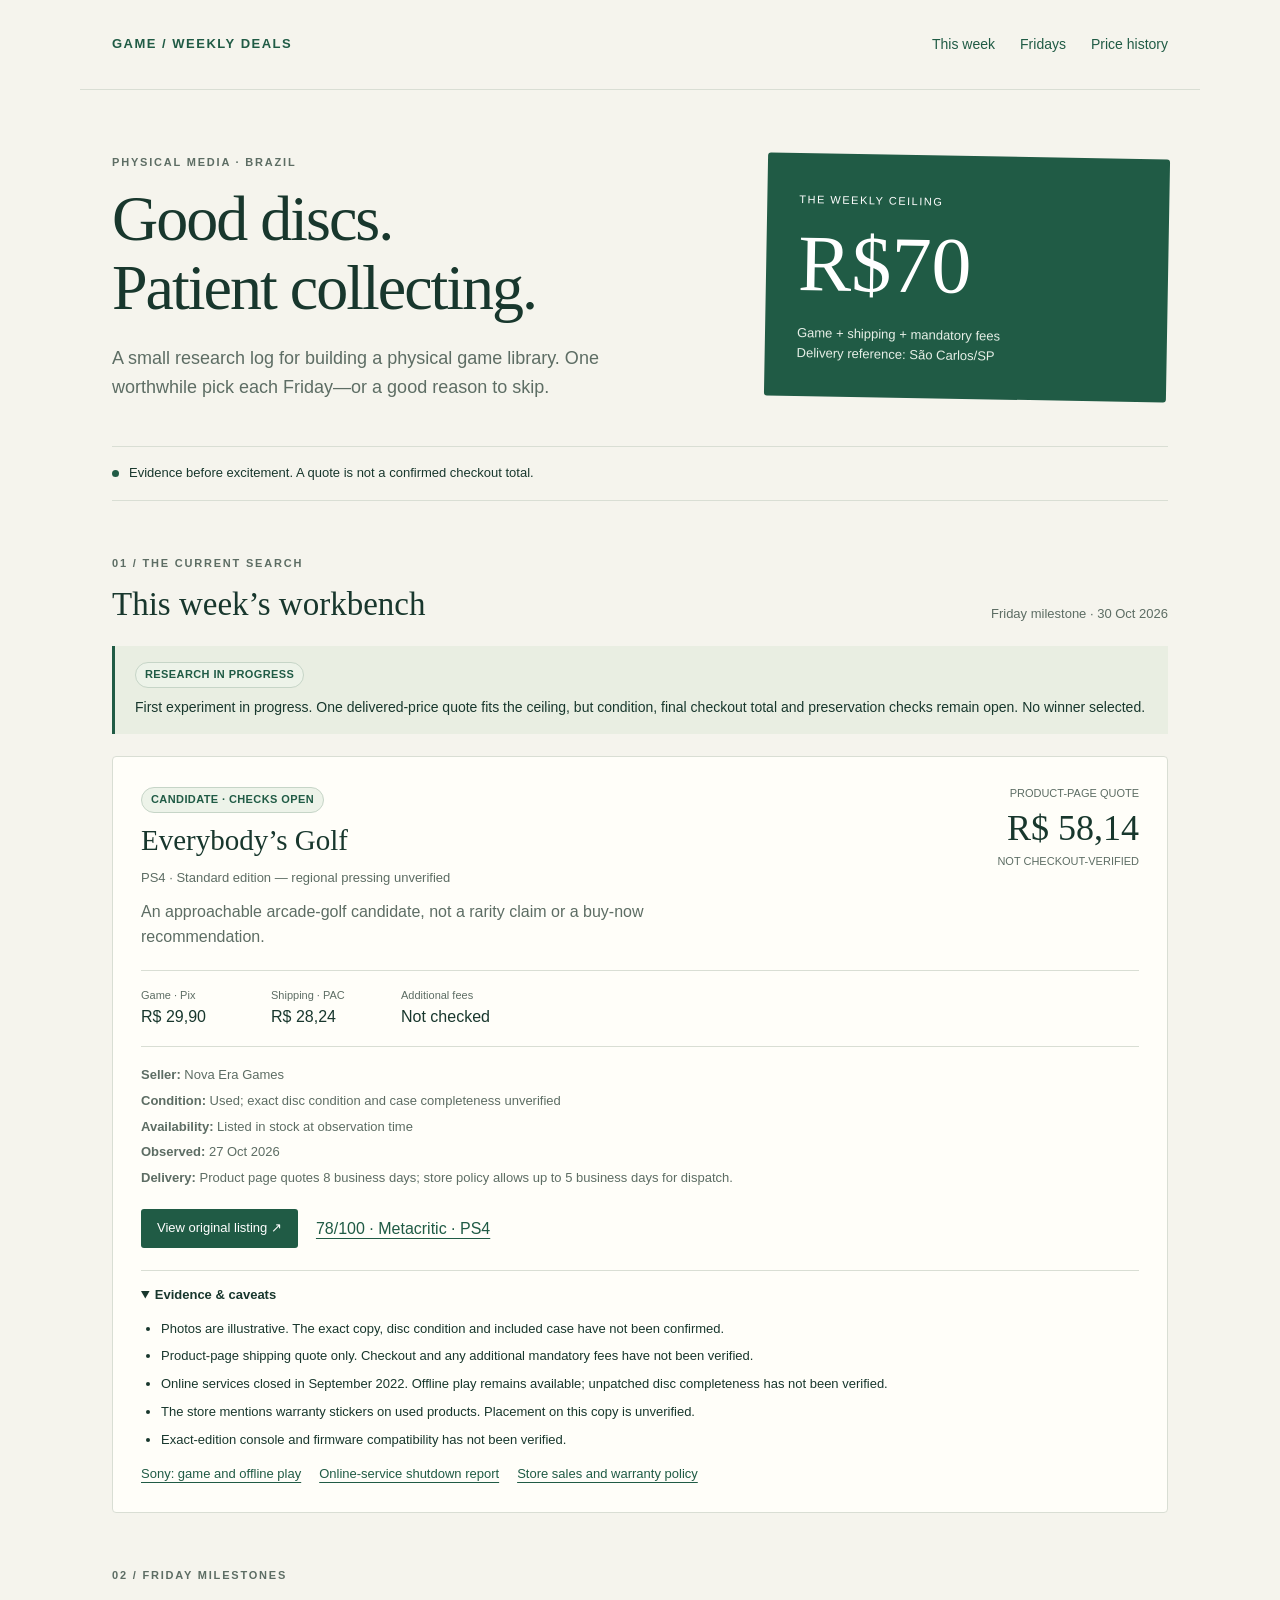
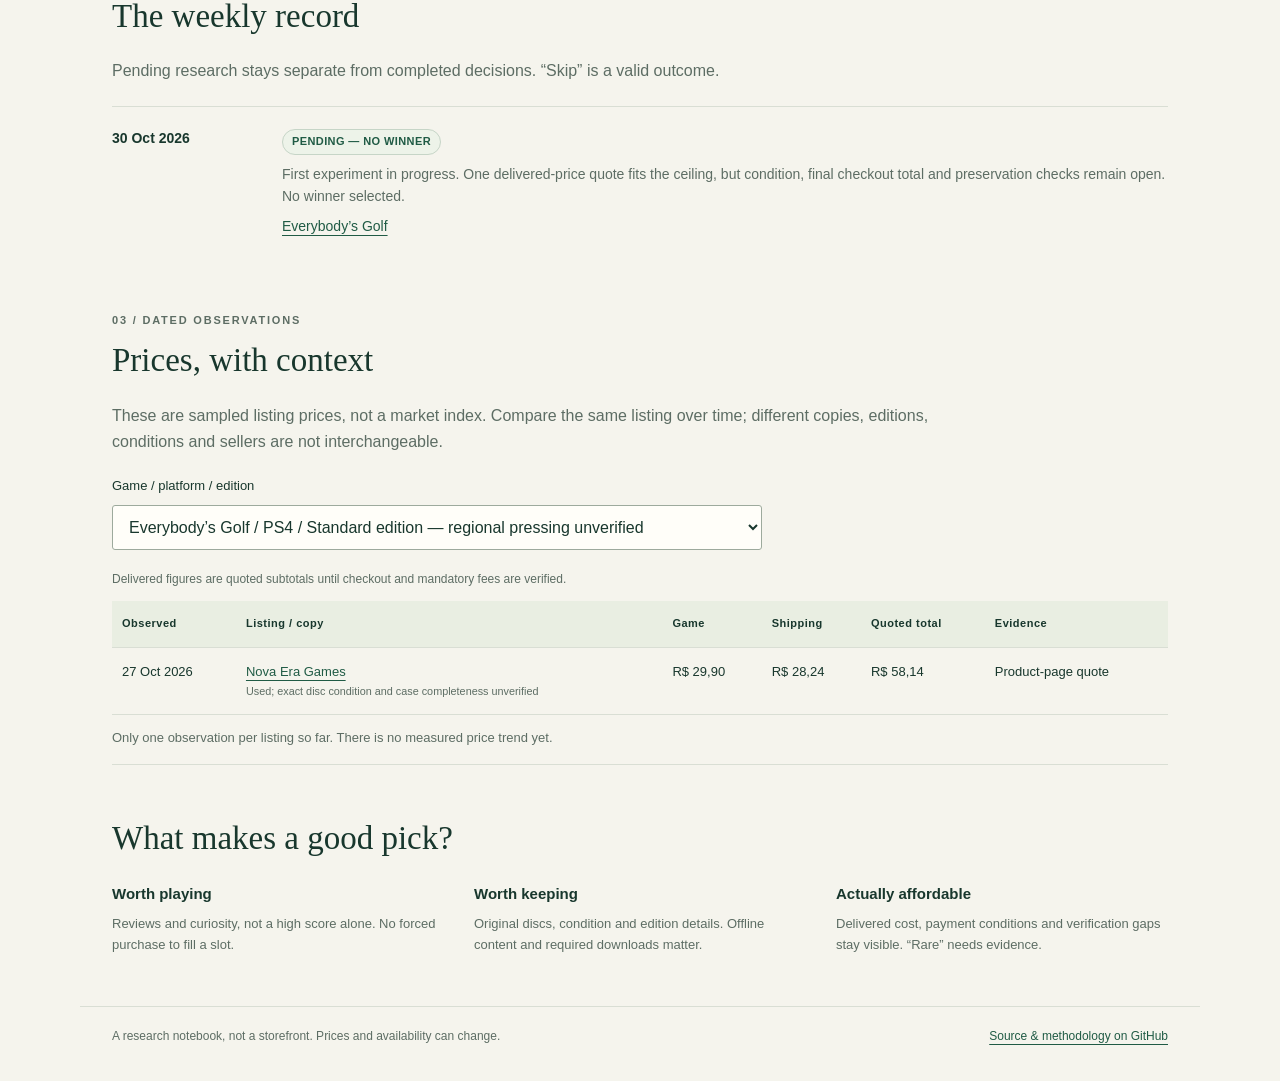
==== index.html @ c136963a "Add static weekly archive and append-only price observations" ====
<!doctype html>
<html lang="en">
<head>
<meta charset="utf-8">
<meta name="viewport" content="width=device-width, initial-scale=1">
<meta name="description" content="A small, evidence-first research log of used physical PlayStation game deals in Brazil. One weekly pick, or a week worth skipping.">
<title>Game Weekly Deals · physical games, patient collecting</title>
<link rel="stylesheet" href="style.css">
<script src="app.js" defer></script>
</head>
<body>
<a class="skip-link" href="#main">Skip to research</a>
<header class="site-header"><a class="wordmark" href="#">GAME / WEEKLY DEALS</a><nav aria-label="Main navigation"><a href="#current">This week</a><a href="#archive">Fridays</a><a href="#history">Price history</a></nav></header>
<main id="main">
<section class="hero"><div><p class="eyebrow">PHYSICAL MEDIA · BRAZIL</p><h1>Good discs.<br>Patient collecting.</h1><p class="intro">A small research log for building a physical game library. One worthwhile pick each Friday—or a good reason to skip.</p></div><aside class="budget" aria-label="Research budget"><span>THE WEEKLY CEILING</span><strong>R$70</strong><p>Game + shipping + mandatory fees<br>Delivery reference: São Carlos/SP</p></aside></section>
<div class="principle"><span class="dot" aria-hidden="true"></span>Evidence before excitement. A quote is not a confirmed checkout total.</div>
<p id="loading" role="status">Loading the research log…</p><noscript><p>This log needs JavaScript to display its data. Read the <a href="data/observations.json">observations</a> and <a href="data/weeks.json">weekly records</a> directly instead.</p></noscript>
<section id="current" aria-labelledby="current-heading"><div class="section-heading"><div><p class="eyebrow">01 / THE CURRENT SEARCH</p><h2 id="current-heading">This week’s workbench</h2></div><span id="current-date" class="muted"></span></div><div id="current-content"></div></section>
<section id="archive" aria-labelledby="archive-heading"><div class="section-heading"><div><p class="eyebrow">02 / FRIDAY MILESTONES</p><h2 id="archive-heading">The weekly record</h2></div></div><p class="section-intro">Pending research stays separate from completed decisions. “Skip” is a valid outcome.</p><div id="archive-content"></div></section>
<section id="history" aria-labelledby="history-heading"><div class="section-heading"><div><p class="eyebrow">03 / DATED OBSERVATIONS</p><h2 id="history-heading">Prices, with context</h2></div></div><p class="section-intro">These are sampled listing prices, not a market index. Compare the same listing over time; different copies, editions, conditions and sellers are not interchangeable.</p><label for="game-filter">Game / platform / edition</label><select id="game-filter"></select><div id="history-content" aria-live="polite"></div></section>
<section class="method" aria-labelledby="method-heading"><h2 id="method-heading">What makes a good pick?</h2><div class="method-grid"><div><h3>Worth playing</h3><p>Reviews and curiosity, not a high score alone. No forced purchase to fill a slot.</p></div><div><h3>Worth keeping</h3><p>Original discs, condition and edition details. Offline content and required downloads matter.</p></div><div><h3>Actually affordable</h3><p>Delivered cost, payment conditions and verification gaps stay visible. “Rare” needs evidence.</p></div></div></section>
</main><footer><p>A research notebook, not a storefront. Prices and availability can change.</p><a href="https://github.com/fczuardi/game-weekly-deals">Source & methodology on GitHub</a></footer>
</body>
</html>
---- style.css ----
:root{--ink:#18372d;--muted:#5d6d64;--paper:#f5f4ed;--line:#d9ded4;--green:#205b45;--pale:#e9eee2;--orange:#a94c24;--white:#fffef9}*{box-sizing:border-box}html{scroll-behavior:smooth;scroll-padding-top:24px}body{margin:0;background:var(--paper);color:var(--ink);font-family:Arial,Helvetica,sans-serif;font-size:16px;line-height:1.6}a{color:var(--green);text-underline-offset:4px}a:hover{color:var(--orange)}a:focus-visible,button:focus-visible,select:focus-visible,summary:focus-visible{outline:3px solid #a94c24;outline-offset:4px}.skip-link{position:absolute;left:16px;top:-100px;padding:10px;background:white;z-index:5}.skip-link:focus{top:8px}.site-header,main,footer{max-width:1120px;margin:auto;padding-inline:32px}.site-header{min-height:90px;display:flex;justify-content:space-between;align-items:center;gap:24px;border-bottom:1px solid var(--line)}.wordmark{font-size:13px;font-weight:800;letter-spacing:1.5px;text-decoration:none}.site-header nav{display:flex;gap:25px;font-size:14px}nav a{text-decoration:none}.hero{padding:64px 0 45px;display:grid;grid-template-columns:1.5fr 1fr;gap:50px;align-items:center}.eyebrow{font-size:11px;letter-spacing:1.8px;font-weight:700;color:var(--muted);margin:0 0 12px}h1{font-family:Georgia,serif;font-weight:400;line-height:1.08;letter-spacing:-2px;font-size:64px;margin:0 0 22px}.intro{font-size:18px;max-width:530px;color:var(--muted);margin:0}.budget{background:var(--green);color:white;padding:32px;border-radius:3px;transform:rotate(1deg)}.budget span{font-size:11px;letter-spacing:1.5px}.budget strong{display:block;font-family:Georgia,serif;font-size:80px;line-height:1.3;font-weight:400}.budget p{font-size:13px;color:#e6efe7;margin:8px 0 0}.principle{border-block:1px solid var(--line);padding:16px 0;font-size:13px;display:flex;gap:10px;align-items:center}.dot{background:var(--green);width:7px;height:7px;border-radius:50%;flex-shrink:0}main>section:not(.hero){padding-top:54px}.section-heading{display:flex;justify-content:space-between;gap:16px;align-items:end;margin-bottom:22px}h2{font-family:Georgia,serif;font-size:33px;line-height:1.2;font-weight:400;margin:0}h3{font-size:18px;margin:0 0 8px}.muted,.section-intro{color:var(--muted)}.muted{font-size:13px}.section-intro{max-width:820px;margin:0 0 22px}.week-note{background:var(--pale);border-left:3px solid var(--green);padding:16px 20px;margin-bottom:22px;font-size:14px}.week-note p{margin:8px 0 0}.badge{display:inline-block;border:1px solid #c6d5c7;padding:3px 9px;border-radius:20px;font-size:11px;font-weight:700;letter-spacing:.4px;background:#edf3e9;color:var(--green)}.card{background:var(--white);border:1px solid var(--line);padding:28px;border-radius:4px}.card-top{display:flex;gap:26px;justify-content:space-between;align-items:start}.card h3{font-family:Georgia,serif;font-weight:400;font-size:29px;line-height:1.2;margin:10px 0}.card .summary{color:var(--muted);max-width:590px;margin:10px 0 20px}.quote{text-align:right;min-width:155px}.quote strong{display:block;font-family:Georgia,serif;font-weight:400;font-size:36px;line-height:1.4;white-space:nowrap}.quote span{font-size:11px;color:var(--muted);display:block}.price-breakdown{display:flex;flex-wrap:wrap;gap:12px 30px;border-block:1px solid var(--line);padding:16px 0;margin:18px 0}.price-breakdown div{min-width:100px}.price-breakdown dt{font-size:11px;color:var(--muted)}.price-breakdown dd{margin:0;font-size:16px}.facts{font-size:13px;color:var(--muted)}.facts p{margin:5px 0}.card-actions{display:flex;flex-wrap:wrap;gap:18px;align-items:center;margin-top:20px}.primary-link{display:inline-block;background:var(--green);color:white;text-decoration:none;padding:9px 16px;border-radius:3px;font-size:13px}.primary-link:hover{background:var(--ink);color:white}details{border-top:1px solid var(--line);margin-top:22px;padding-top:14px;font-size:13px}summary{cursor:pointer;font-weight:700}details ul{padding-left:20px}details li{margin:7px 0}.sources{display:flex;flex-wrap:wrap;gap:8px 18px}.archive-item{border-top:1px solid var(--line);display:grid;grid-template-columns:150px 1fr;gap:20px;padding:20px 0}.archive-item p{margin:8px 0 0;font-size:14px;color:var(--muted)}.archive-item a{font-size:14px}.archive-item time{font-size:14px;font-weight:700}label{display:block;font-size:13px;margin-bottom:8px}select{padding:12px;font:inherit;color:var(--ink);background:var(--white);border:1px solid #9daa9d;border-radius:3px;width:100%;max-width:650px;margin-bottom:20px}table{border-collapse:collapse;width:100%;font-size:13px}caption{text-align:left;color:var(--muted);font-size:12px;padding:0 0 12px}th,td{text-align:left;padding:14px 10px;border-bottom:1px solid var(--line);vertical-align:top}th{font-size:11px;letter-spacing:.5px;background:var(--pale)}td small{display:block;color:var(--muted)}.table-scroll{overflow-x:auto}.history-note{font-size:13px;color:var(--muted)}.method{margin:15px 0 50px;border-top:1px solid var(--line)}.method-grid{display:grid;grid-template-columns:repeat(3,1fr);gap:30px;margin-top:24px}.method-grid h3{font-size:15px}.method-grid p{font-size:13px;color:var(--muted);margin:0}footer{border-top:1px solid var(--line);padding-block:20px 35px;display:flex;justify-content:space-between;gap:20px;font-size:12px;color:var(--muted)}footer p{margin:0}.error{border:1px solid var(--orange);padding:18px;color:#7b3013}@media(max-width:700px){.site-header,main,footer{padding-inline:20px}.site-header{align-items:start;justify-content:center;flex-direction:column;padding-block:20px;gap:10px}.site-header nav{gap:22px}.hero{grid-template-columns:1fr;gap:28px;padding-top:38px}h1{font-size:48px}.intro{font-size:16px}.budget{transform:none;padding:22px;display:grid;grid-template-columns:1fr auto;gap:0 12px}.budget strong{font-size:50px;grid-column:2;grid-row:1/3}.budget p{margin:5px 0}.principle{align-items:start}.dot{margin-top:7px}h2{font-size:28px}.section-heading{display:block}.section-heading .muted{display:block;margin-top:12px}.card{padding:20px}.card-top{display:block}.quote{text-align:left;margin-top:18px}.quote strong{font-size:32px}.quote span{display:inline;margin-right:10px}.card h3{font-size:26px}.archive-item{grid-template-columns:1fr;gap:9px}.method-grid{grid-template-columns:1fr;gap:22px}footer{display:block}footer a{display:inline-block;margin-top:10px}.budget p{font-size:11px}th,td{min-width:100px}th:first-child,td:first-child{min-width:125px}}@media(prefers-reduced-motion:reduce){html{scroll-behavior:auto}}
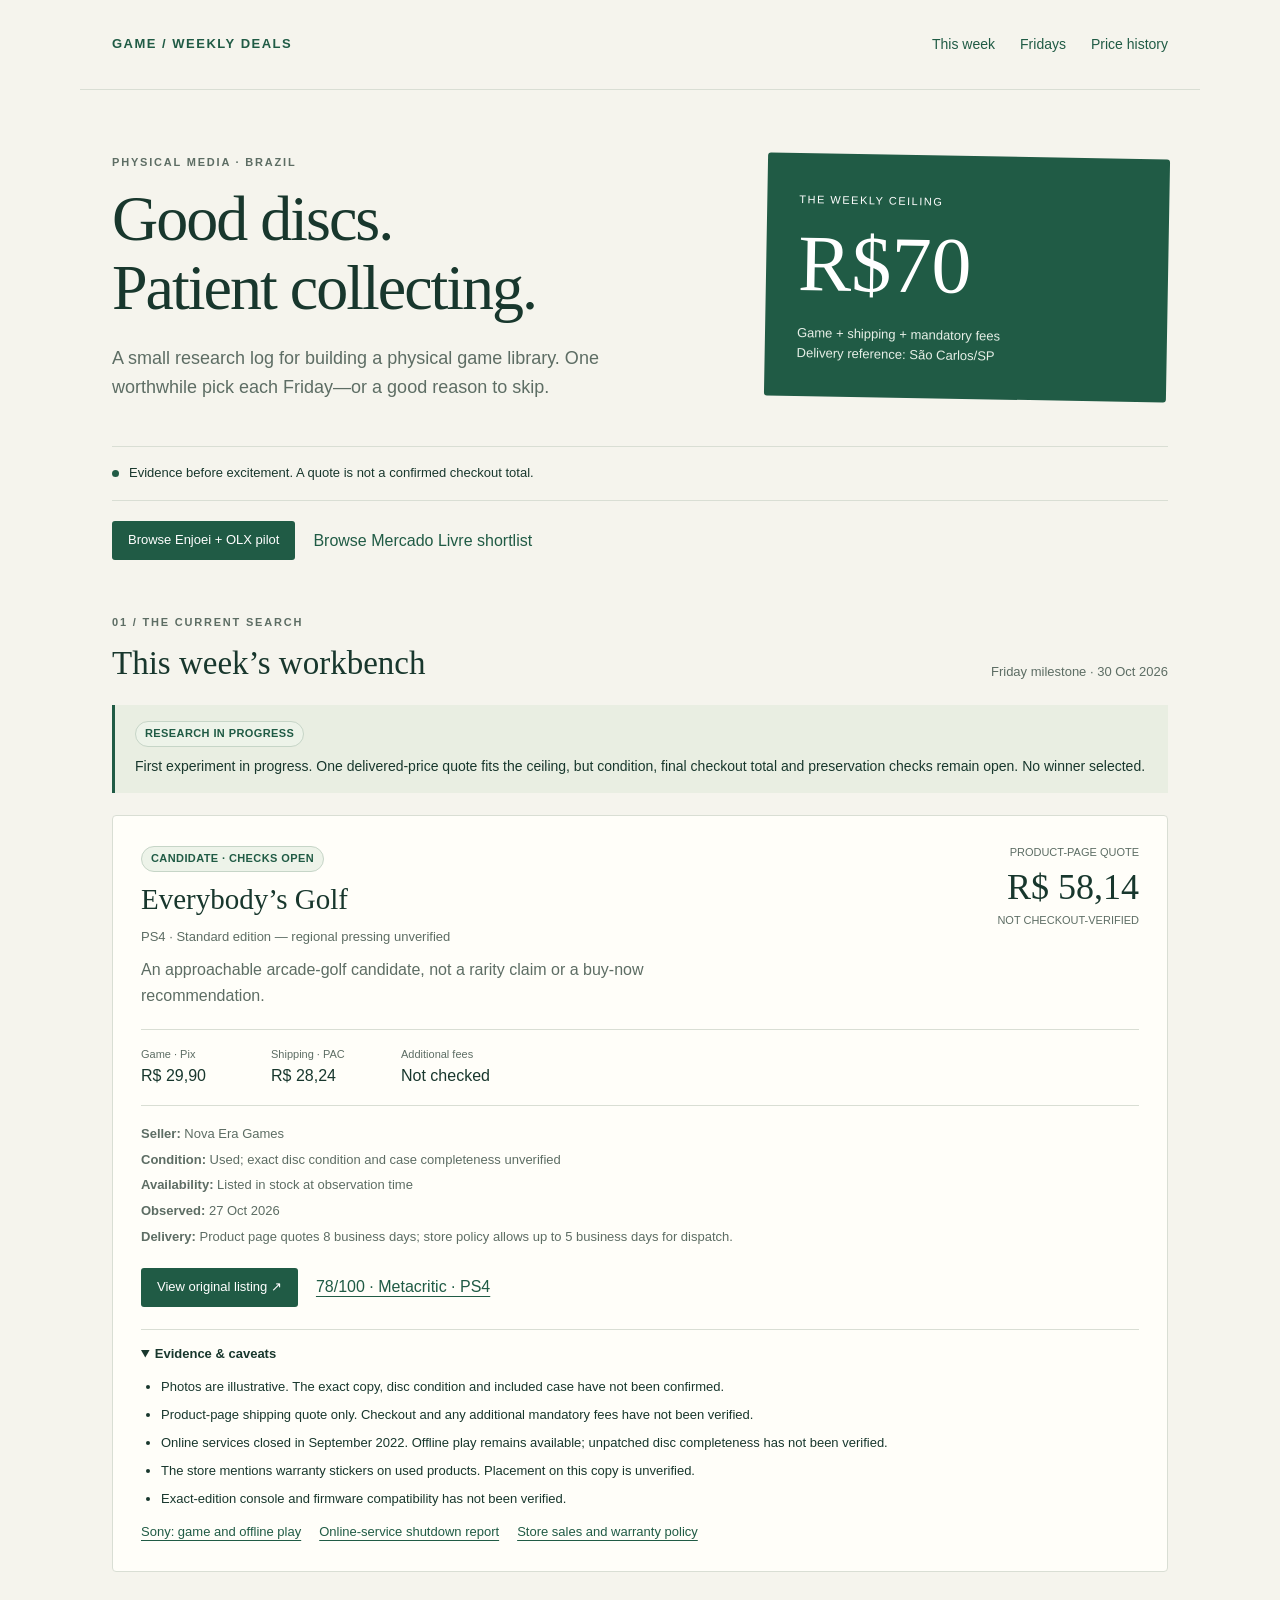
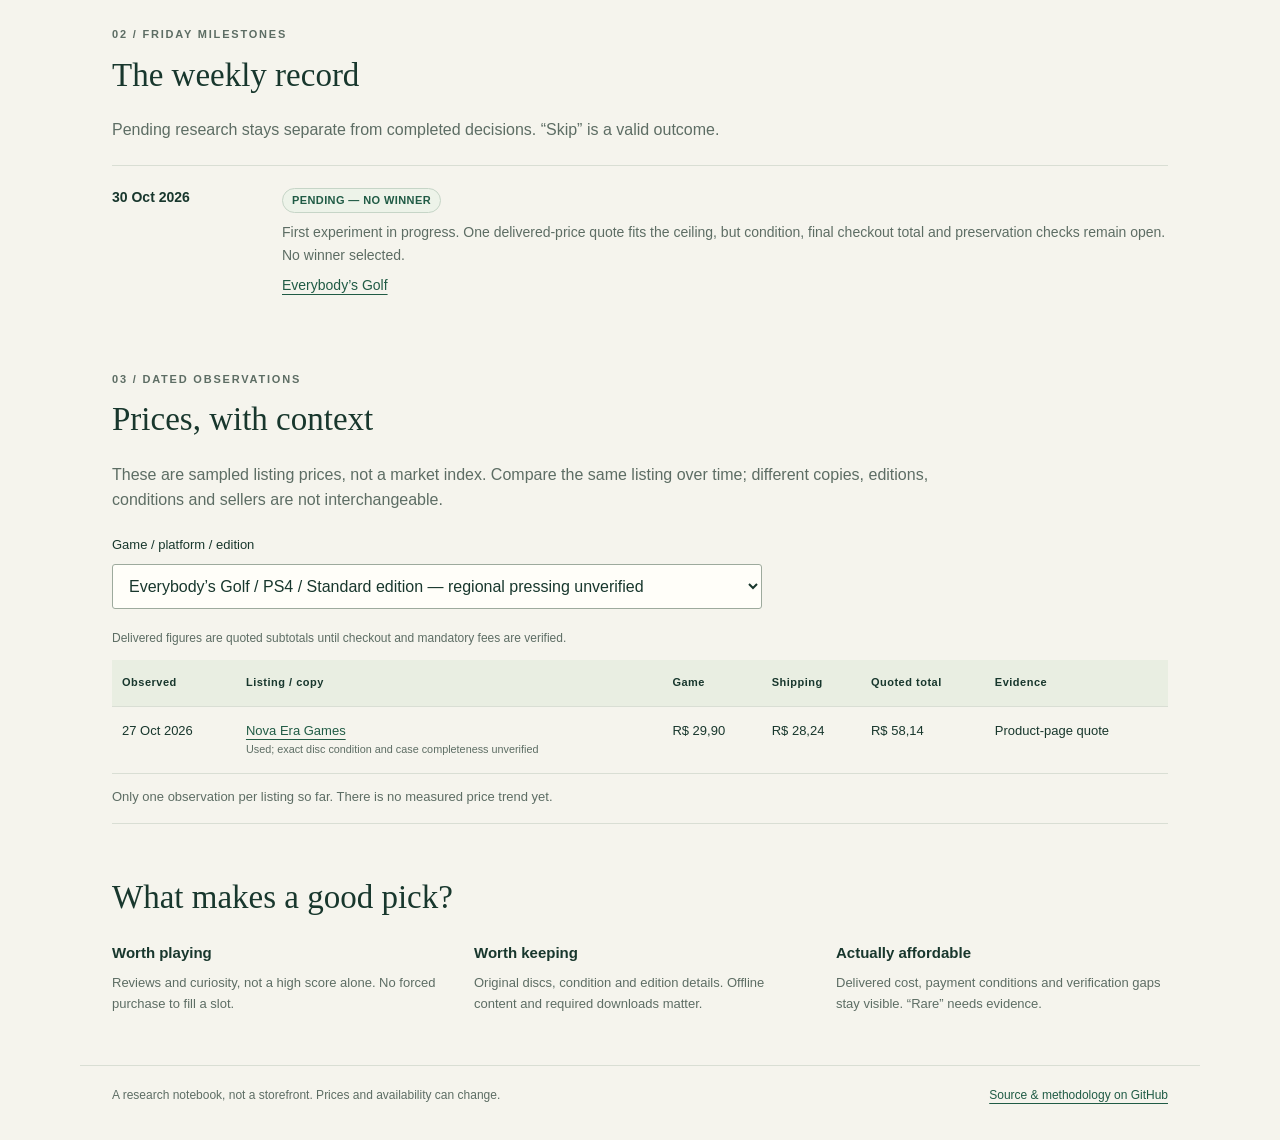
==== commit e7708376: "Link marketplace pilot and Mercado Livre shortlist from home" ====
--- a/index.html
+++ b/index.html
@@ -14,6 +14,7 @@
 <main id="main">
 <section class="hero"><div><p class="eyebrow">PHYSICAL MEDIA · BRAZIL</p><h1>Good discs.<br>Patient collecting.</h1><p class="intro">A small research log for building a physical game library. One worthwhile pick each Friday—or a good reason to skip.</p></div><aside class="budget" aria-label="Research budget"><span>THE WEEKLY CEILING</span><strong>R$70</strong><p>Game + shipping + mandatory fees<br>Delivery reference: São Carlos/SP</p></aside></section>
 <div class="principle"><span class="dot" aria-hidden="true"></span>Evidence before excitement. A quote is not a confirmed checkout total.</div>
+<nav aria-label="Browse captured listings" class="card-actions"><a class="primary-link" href="research/pilots/2026-10-27/">Browse Enjoei + OLX pilot</a><a href="crawl/processed/">Browse Mercado Livre shortlist</a></nav>
 <p id="loading" role="status">Loading the research log…</p><noscript><p>This log needs JavaScript to display its data. Read the <a href="data/observations.json">observations</a> and <a href="data/weeks.json">weekly records</a> directly instead.</p></noscript>
 <section id="current" aria-labelledby="current-heading"><div class="section-heading"><div><p class="eyebrow">01 / THE CURRENT SEARCH</p><h2 id="current-heading">This week’s workbench</h2></div><span id="current-date" class="muted"></span></div><div id="current-content"></div></section>
 <section id="archive" aria-labelledby="archive-heading"><div class="section-heading"><div><p class="eyebrow">02 / FRIDAY MILESTONES</p><h2 id="archive-heading">The weekly record</h2></div></div><p class="section-intro">Pending research stays separate from completed decisions. “Skip” is a valid outcome.</p><div id="archive-content"></div></section>
@@ -22,3 +23,4 @@
 </main><footer><p>A research notebook, not a storefront. Prices and availability can change.</p><a href="https://github.com/fczuardi/game-weekly-deals">Source & methodology on GitHub</a></footer>
 </body>
 </html>
+
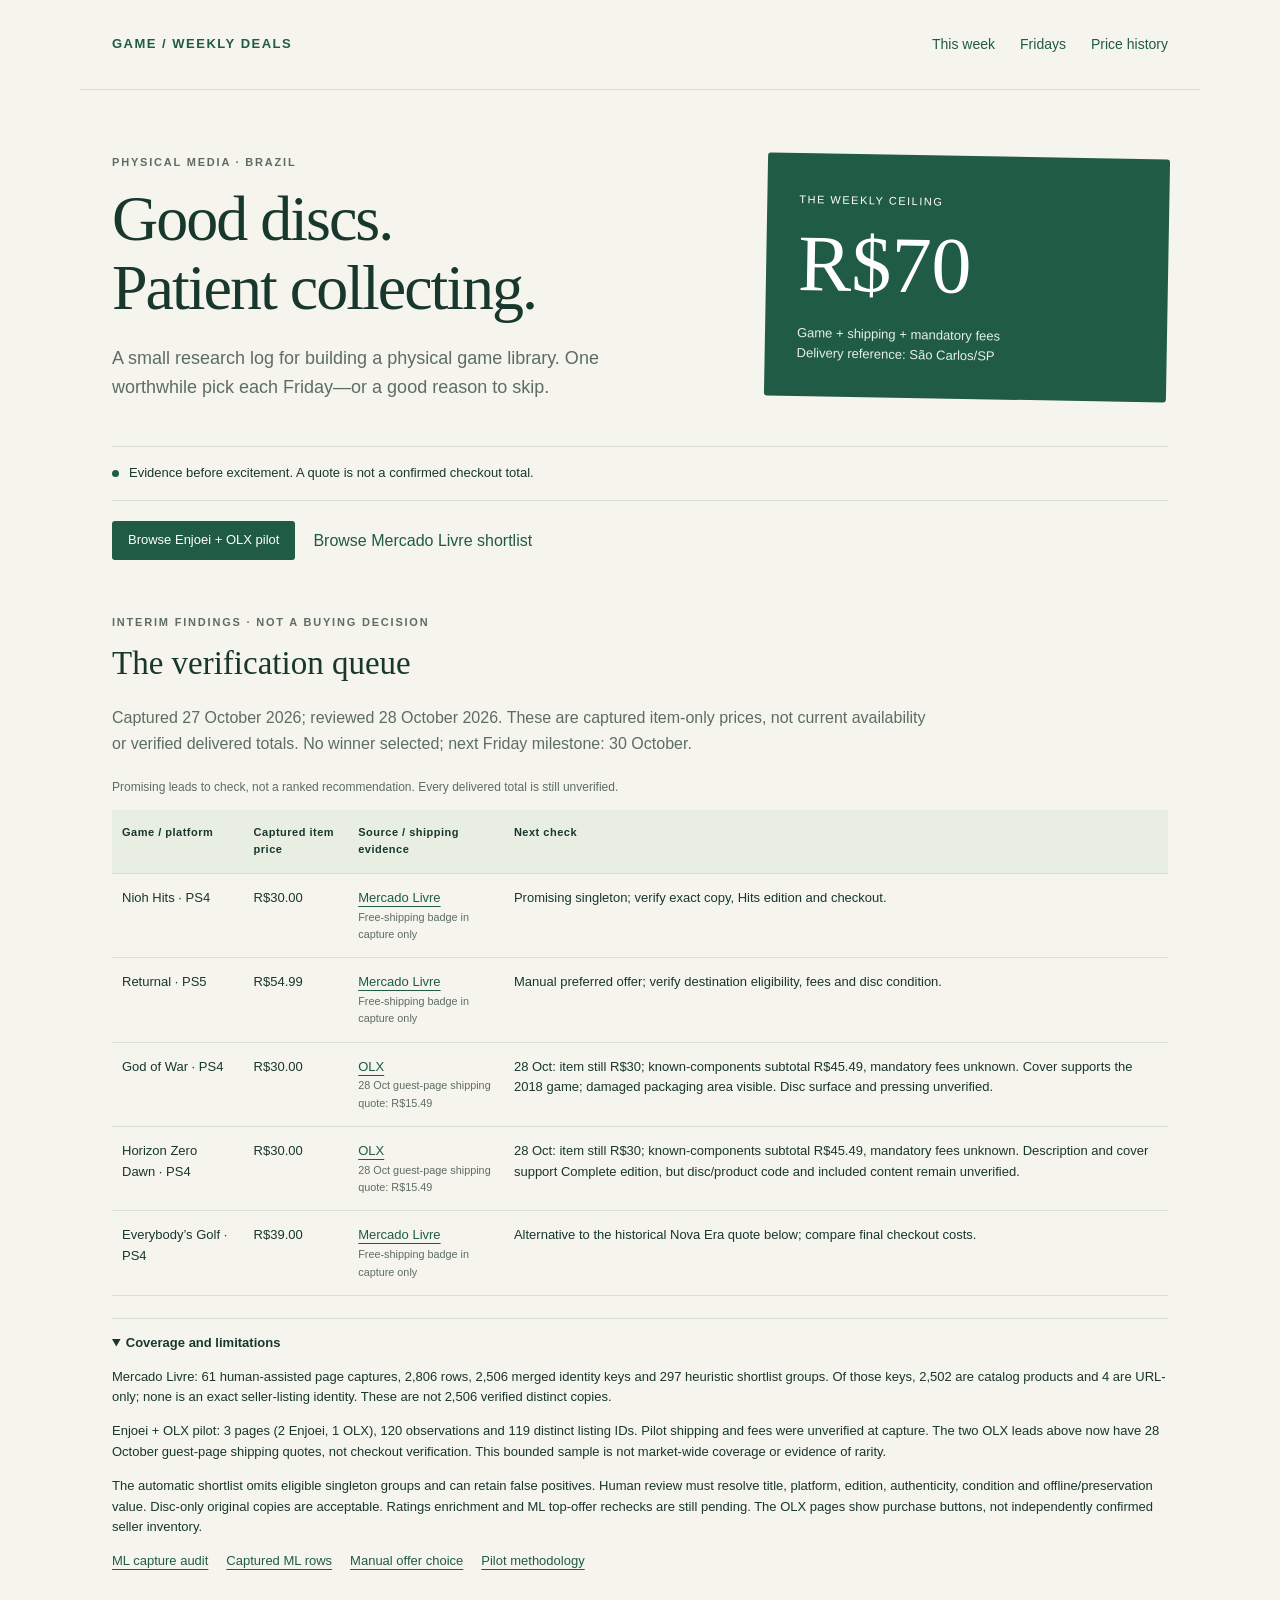
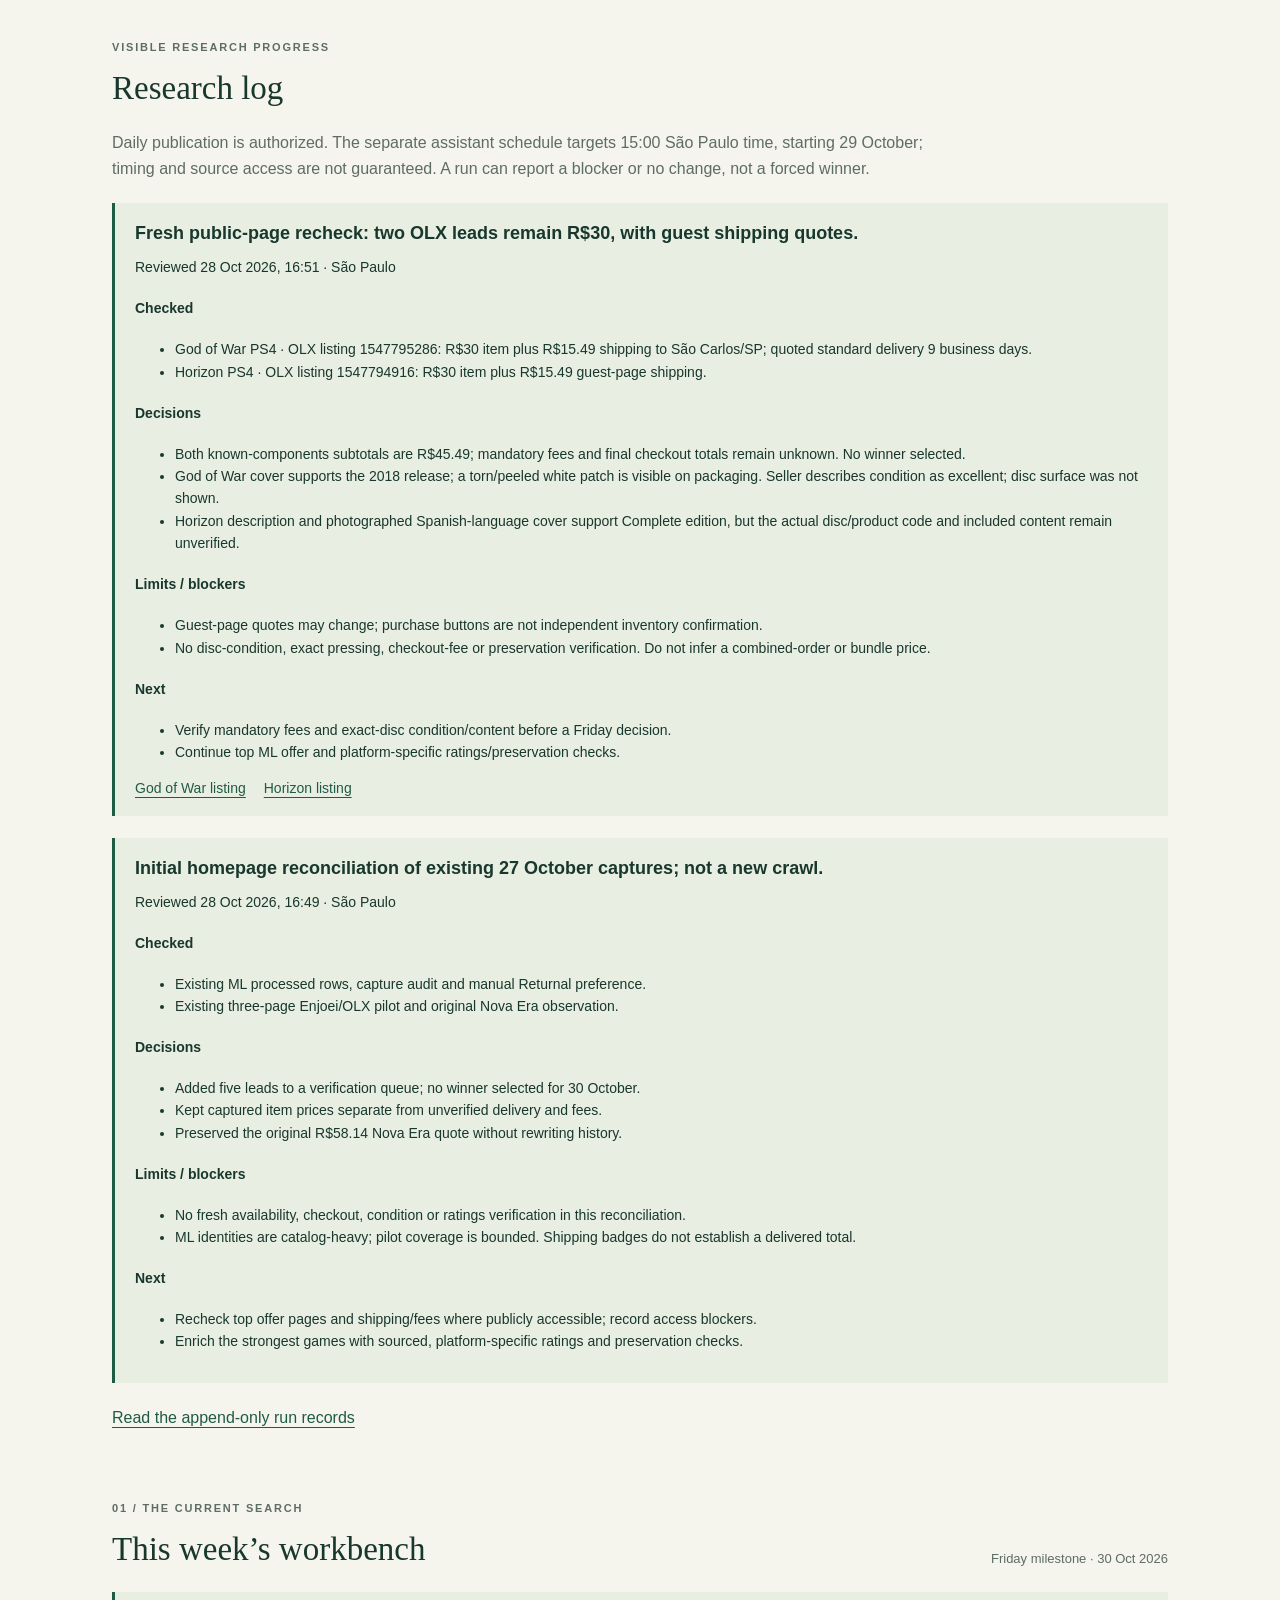
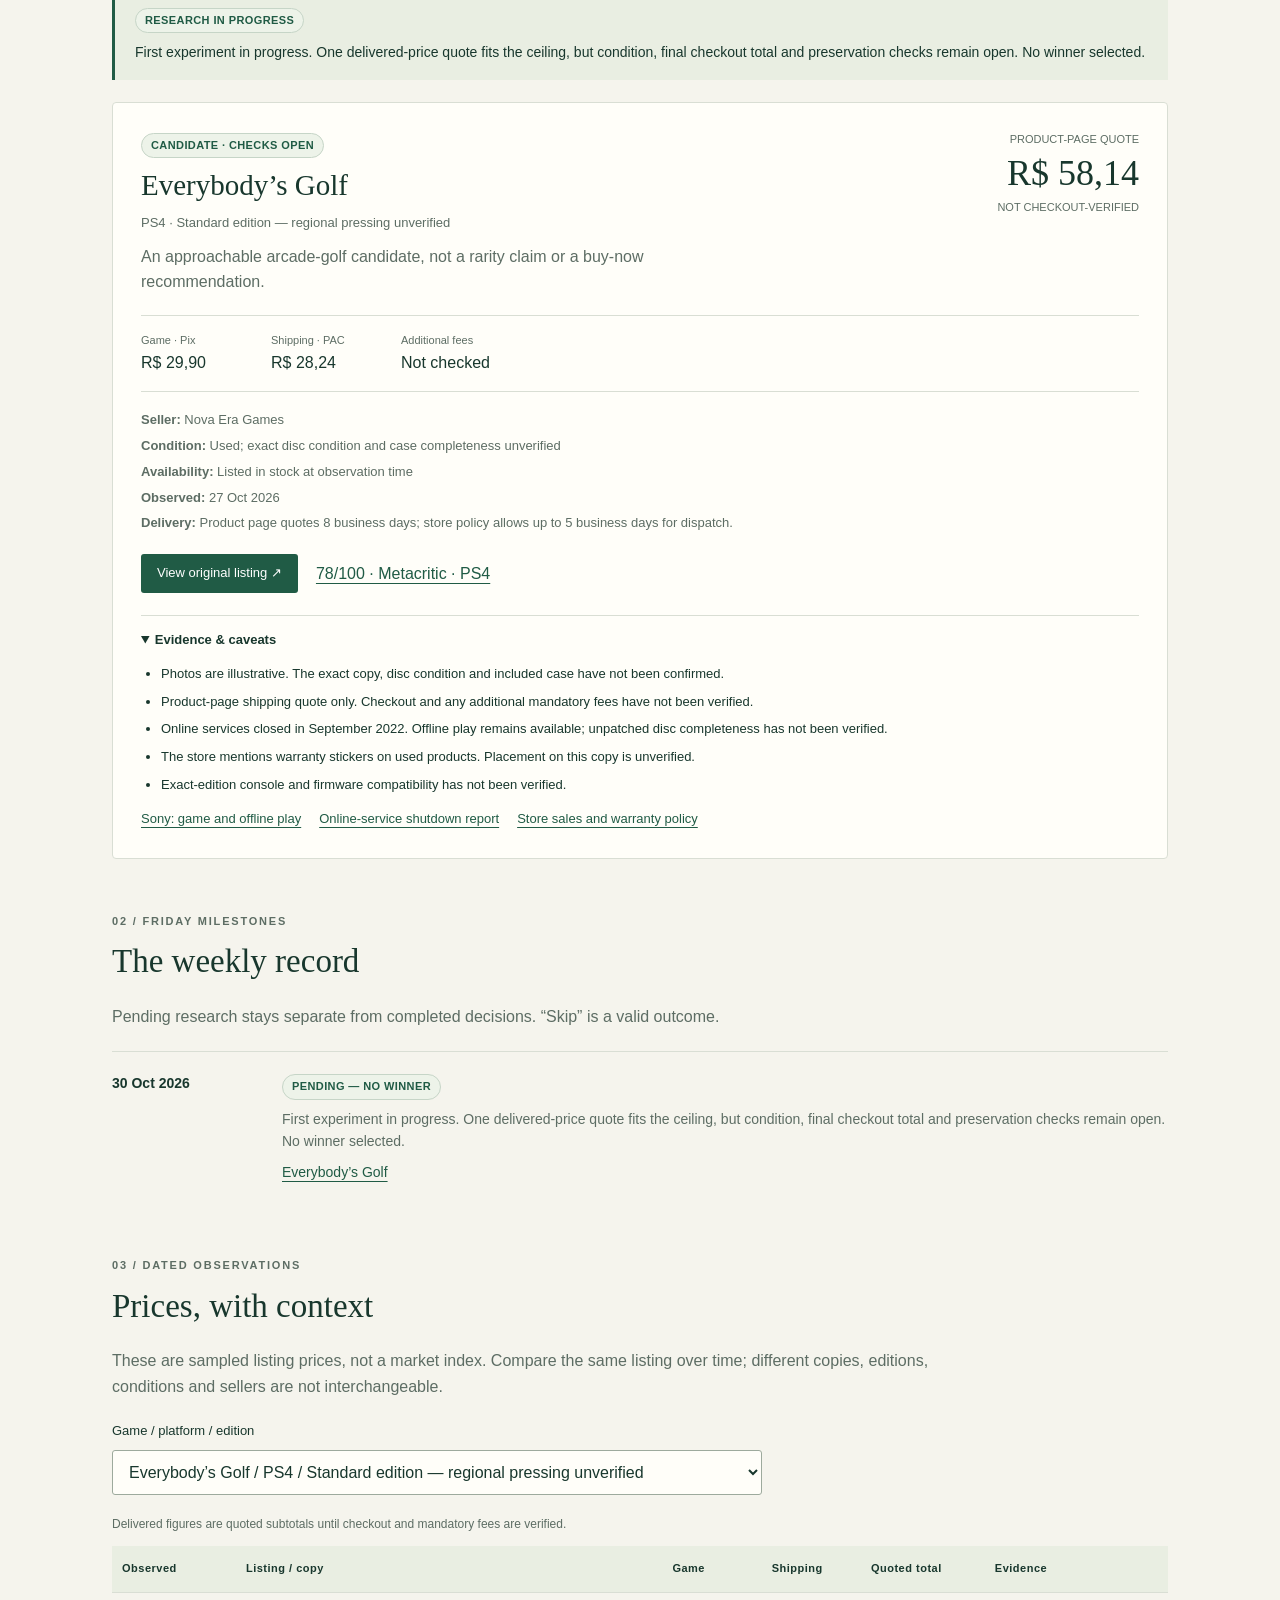
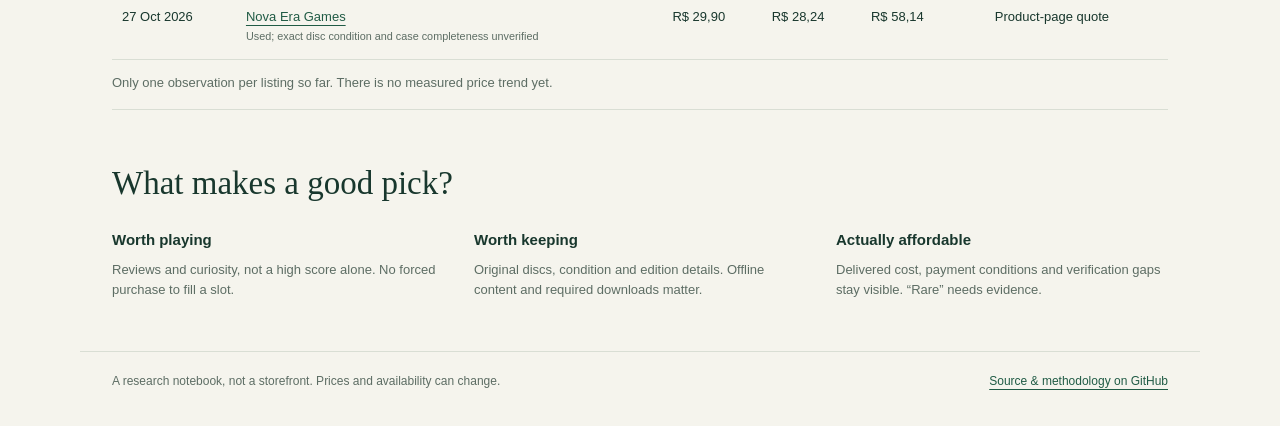
==== commit 089d0f9d: "Publish interim research progress: index.html" ====
--- a/index.html
+++ b/index.html
@@ -15,6 +15,29 @@
 <section class="hero"><div><p class="eyebrow">PHYSICAL MEDIA · BRAZIL</p><h1>Good discs.<br>Patient collecting.</h1><p class="intro">A small research log for building a physical game library. One worthwhile pick each Friday—or a good reason to skip.</p></div><aside class="budget" aria-label="Research budget"><span>THE WEEKLY CEILING</span><strong>R$70</strong><p>Game + shipping + mandatory fees<br>Delivery reference: São Carlos/SP</p></aside></section>
 <div class="principle"><span class="dot" aria-hidden="true"></span>Evidence before excitement. A quote is not a confirmed checkout total.</div>
 <nav aria-label="Browse captured listings" class="card-actions"><a class="primary-link" href="research/pilots/2026-10-27/">Browse Enjoei + OLX pilot</a><a href="crawl/processed/">Browse Mercado Livre shortlist</a></nav>
+
+<section id="interim" aria-labelledby="interim-heading">
+<div class="section-heading"><div><p class="eyebrow">INTERIM FINDINGS · NOT A BUYING DECISION</p><h2 id="interim-heading">The verification queue</h2></div></div>
+<p class="section-intro">Captured <time datetime="2026-10-27">27 October 2026</time>; reviewed <time datetime="2026-10-28">28 October 2026</time>. These are captured item-only prices, not current availability or verified delivered totals. No winner selected; next Friday milestone: 30 October.</p>
+<div class="table-scroll" tabindex="0" role="region" aria-label="Candidate verification queue">
+<table><caption>Promising leads to check, not a ranked recommendation. Every delivered total is still unverified.</caption>
+<thead><tr><th scope="col">Game / platform</th><th scope="col">Captured item price</th><th scope="col">Source / shipping evidence</th><th scope="col">Next check</th></tr></thead>
+<tbody>
+<tr><td>Nioh Hits · PS4</td><td>R$30.00</td><td><a href="https://www.mercadolivre.com.br/nioh-hits--playstation-4-midia-fisica-usado/up/MLBU5159547758">Mercado Livre</a><small>Free-shipping badge in capture only</small></td><td>Promising singleton; verify exact copy, Hits edition and checkout.</td></tr>
+<tr><td>Returnal · PS5</td><td>R$54.99</td><td><a href="https://www.mercadolivre.com.br/returnal-ps5-original-usado/up/MLBU5342543821">Mercado Livre</a><small>Free-shipping badge in capture only</small></td><td>Manual preferred offer; verify destination eligibility, fees and disc condition.</td></tr>
+<tr><td>God of War · PS4</td><td>R$30.00</td><td><a href="https://sp.olx.com.br/sao-paulo-e-regiao/games/jogos-de-video-game/god-of-war-ps4-midia-fisica-1547795286">OLX</a><small>28 Oct guest-page shipping quote: R$15.49</small></td><td>28 Oct: item still R$30; known-components subtotal R$45.49, mandatory fees unknown. Cover supports the 2018 game; damaged packaging area visible. Disc surface and pressing unverified.</td></tr>
+<tr><td>Horizon Zero Dawn · PS4</td><td>R$30.00</td><td><a href="https://sp.olx.com.br/sao-paulo-e-regiao/games/jogos-de-video-game/horizon-zero-down-ps4-midia-fisica-1547794916">OLX</a><small>28 Oct guest-page shipping quote: R$15.49</small></td><td>28 Oct: item still R$30; known-components subtotal R$45.49, mandatory fees unknown. Description and cover support Complete edition, but disc/product code and included content remain unverified.</td></tr>
+<tr><td>Everybody’s Golf · PS4</td><td>R$39.00</td><td><a href="https://www.mercadolivre.com.br/jogo-everybodys-golf-playstation-4-midia-fisica/up/MLBU3155338607">Mercado Livre</a><small>Free-shipping badge in capture only</small></td><td>Alternative to the historical Nova Era quote below; compare final checkout costs.</td></tr>
+</tbody></table></div>
+<details open><summary>Coverage and limitations</summary>
+<p>Mercado Livre: 61 human-assisted page captures, 2,806 rows, 2,506 merged identity keys and 297 heuristic shortlist groups. Of those keys, 2,502 are catalog products and 4 are URL-only; none is an exact seller-listing identity. These are not 2,506 verified distinct copies.</p>
+<p>Enjoei + OLX pilot: 3 pages (2 Enjoei, 1 OLX), 120 observations and 119 distinct listing IDs. Pilot shipping and fees were unverified at capture. The two OLX leads above now have 28 October guest-page shipping quotes, not checkout verification. This bounded sample is not market-wide coverage or evidence of rarity.</p>
+<p>The automatic shortlist omits eligible singleton groups and can retain false positives. Human review must resolve title, platform, edition, authenticity, condition and offline/preservation value. Disc-only original copies are acceptable. Ratings enrichment and ML top-offer rechecks are still pending. The OLX pages show purchase buttons, not independently confirmed seller inventory.</p>
+<p class="sources"><a href="crawl/processed/REPORT.md">ML capture audit</a><a href="crawl/processed/mercadolivre-listings.csv">Captured ML rows</a><a href="data/mercadolivre-picks.json">Manual offer choice</a><a href="research/pilots/2026-10-27/README.md">Pilot methodology</a></p>
+</details>
+</section>
+<section id="research-log" aria-labelledby="research-log-heading"><div class="section-heading"><div><p class="eyebrow">VISIBLE RESEARCH PROGRESS</p><h2 id="research-log-heading">Research log</h2></div></div><p class="section-intro">Daily publication is authorized. The separate assistant schedule targets 15:00 São Paulo time, starting 29 October; timing and source access are not guaranteed. A run can report a blocker or no change, not a forced winner.</p><div id="research-log-content"></div><p><a href="data/research-log.json">Read the append-only run records</a></p></section>
+
 <p id="loading" role="status">Loading the research log…</p><noscript><p>This log needs JavaScript to display its data. Read the <a href="data/observations.json">observations</a> and <a href="data/weeks.json">weekly records</a> directly instead.</p></noscript>
 <section id="current" aria-labelledby="current-heading"><div class="section-heading"><div><p class="eyebrow">01 / THE CURRENT SEARCH</p><h2 id="current-heading">This week’s workbench</h2></div><span id="current-date" class="muted"></span></div><div id="current-content"></div></section>
 <section id="archive" aria-labelledby="archive-heading"><div class="section-heading"><div><p class="eyebrow">02 / FRIDAY MILESTONES</p><h2 id="archive-heading">The weekly record</h2></div></div><p class="section-intro">Pending research stays separate from completed decisions. “Skip” is a valid outcome.</p><div id="archive-content"></div></section>
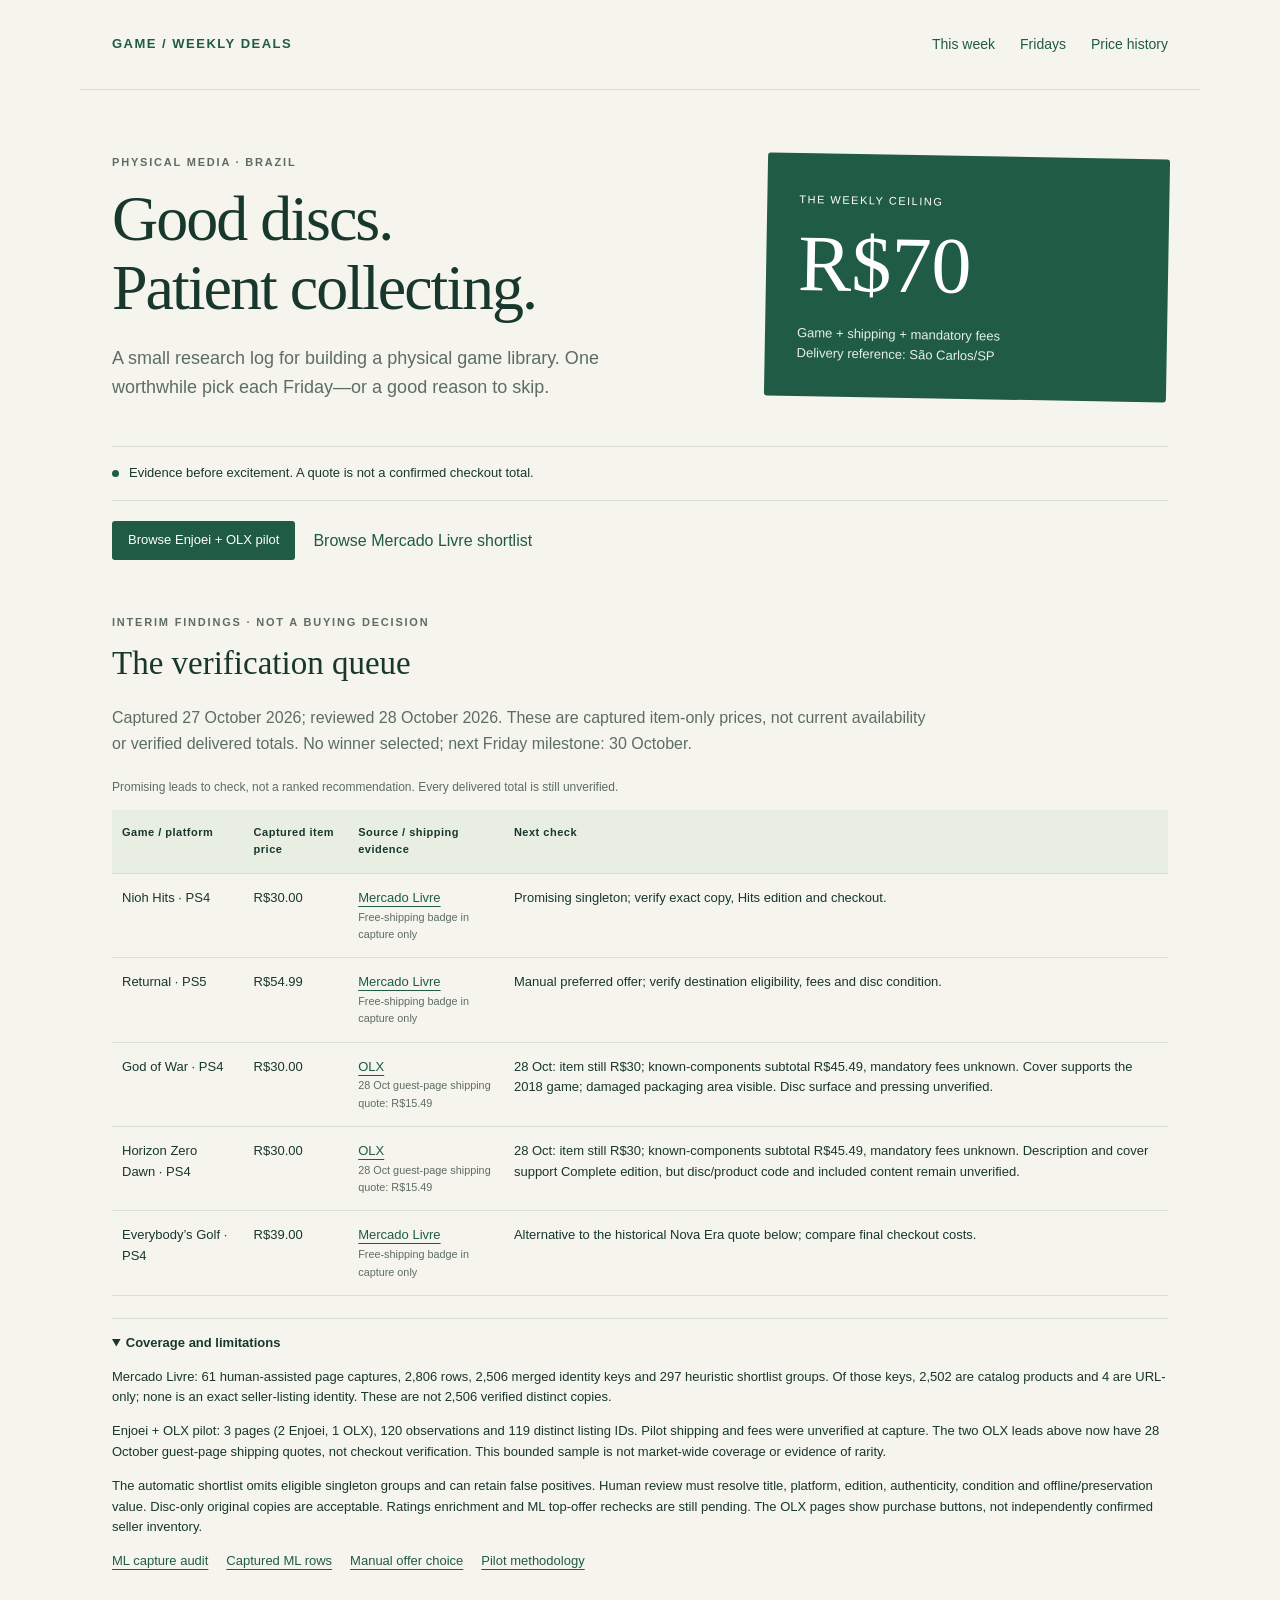
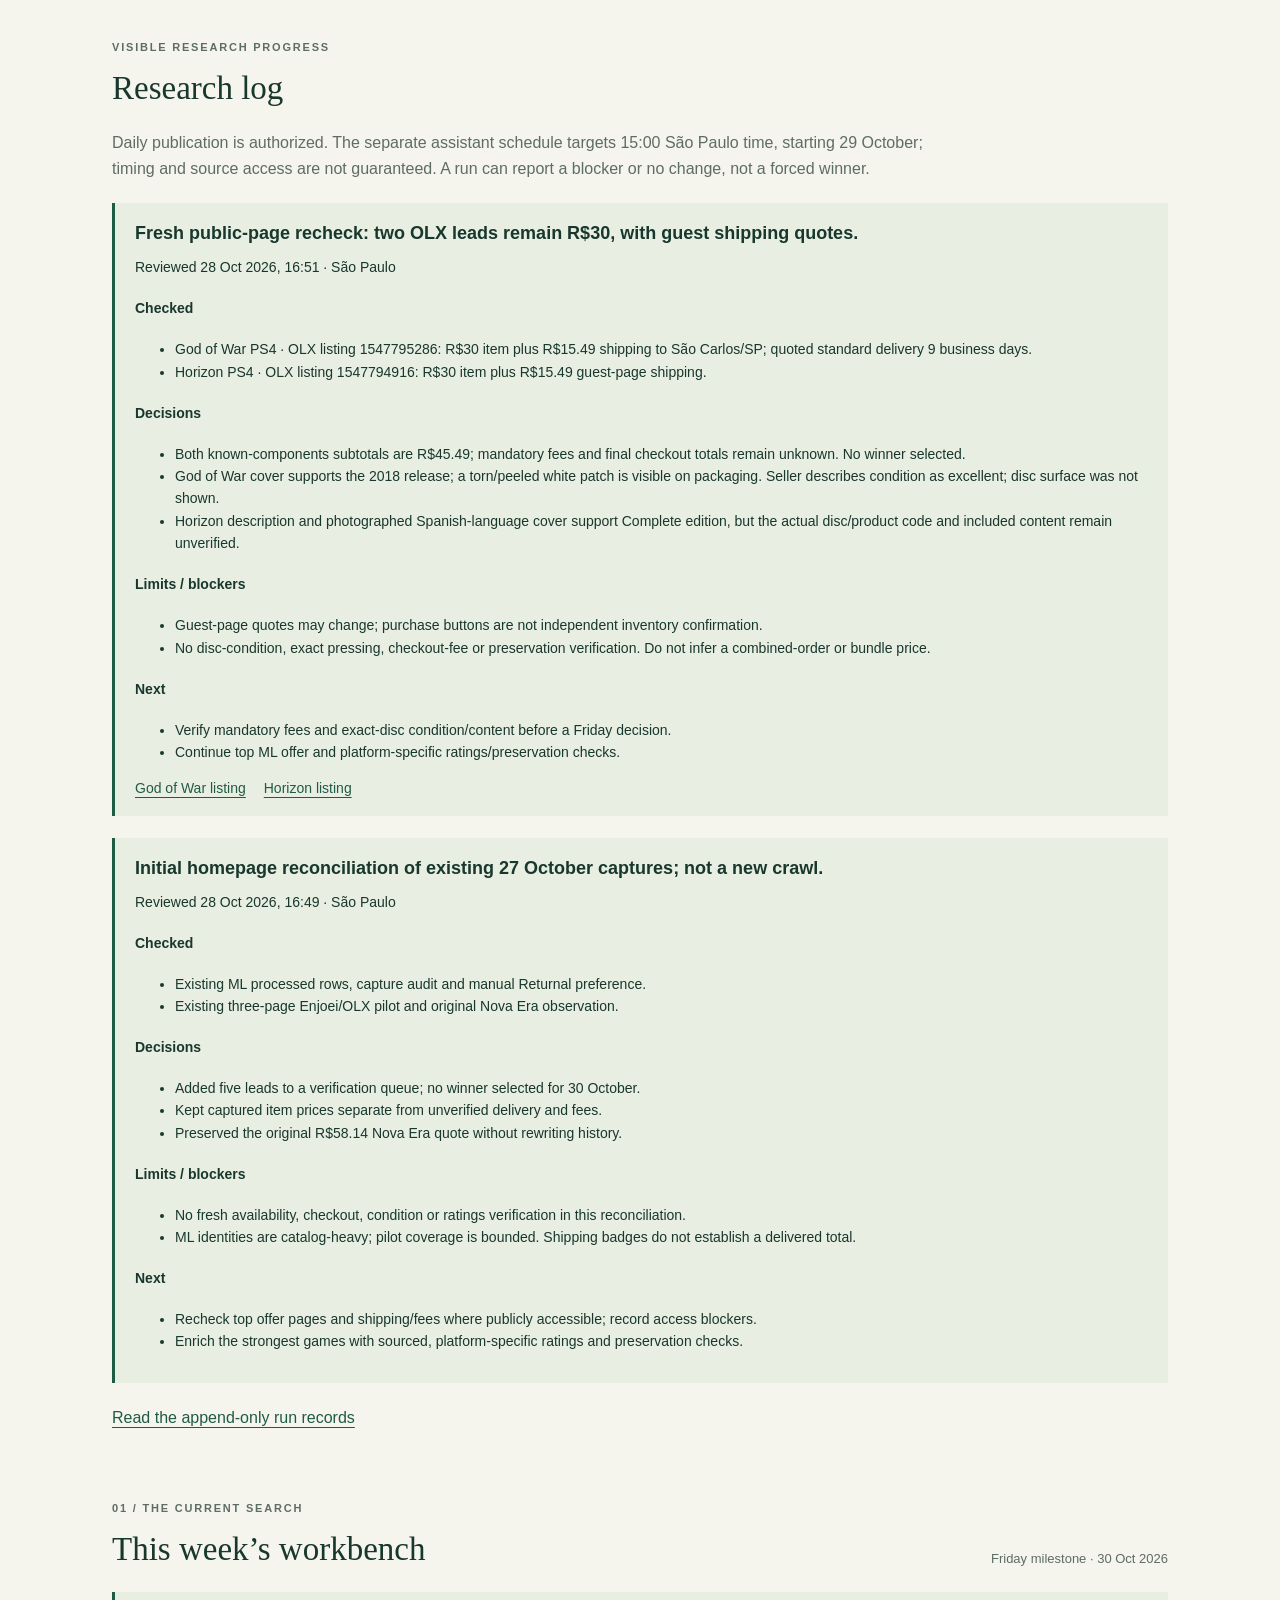
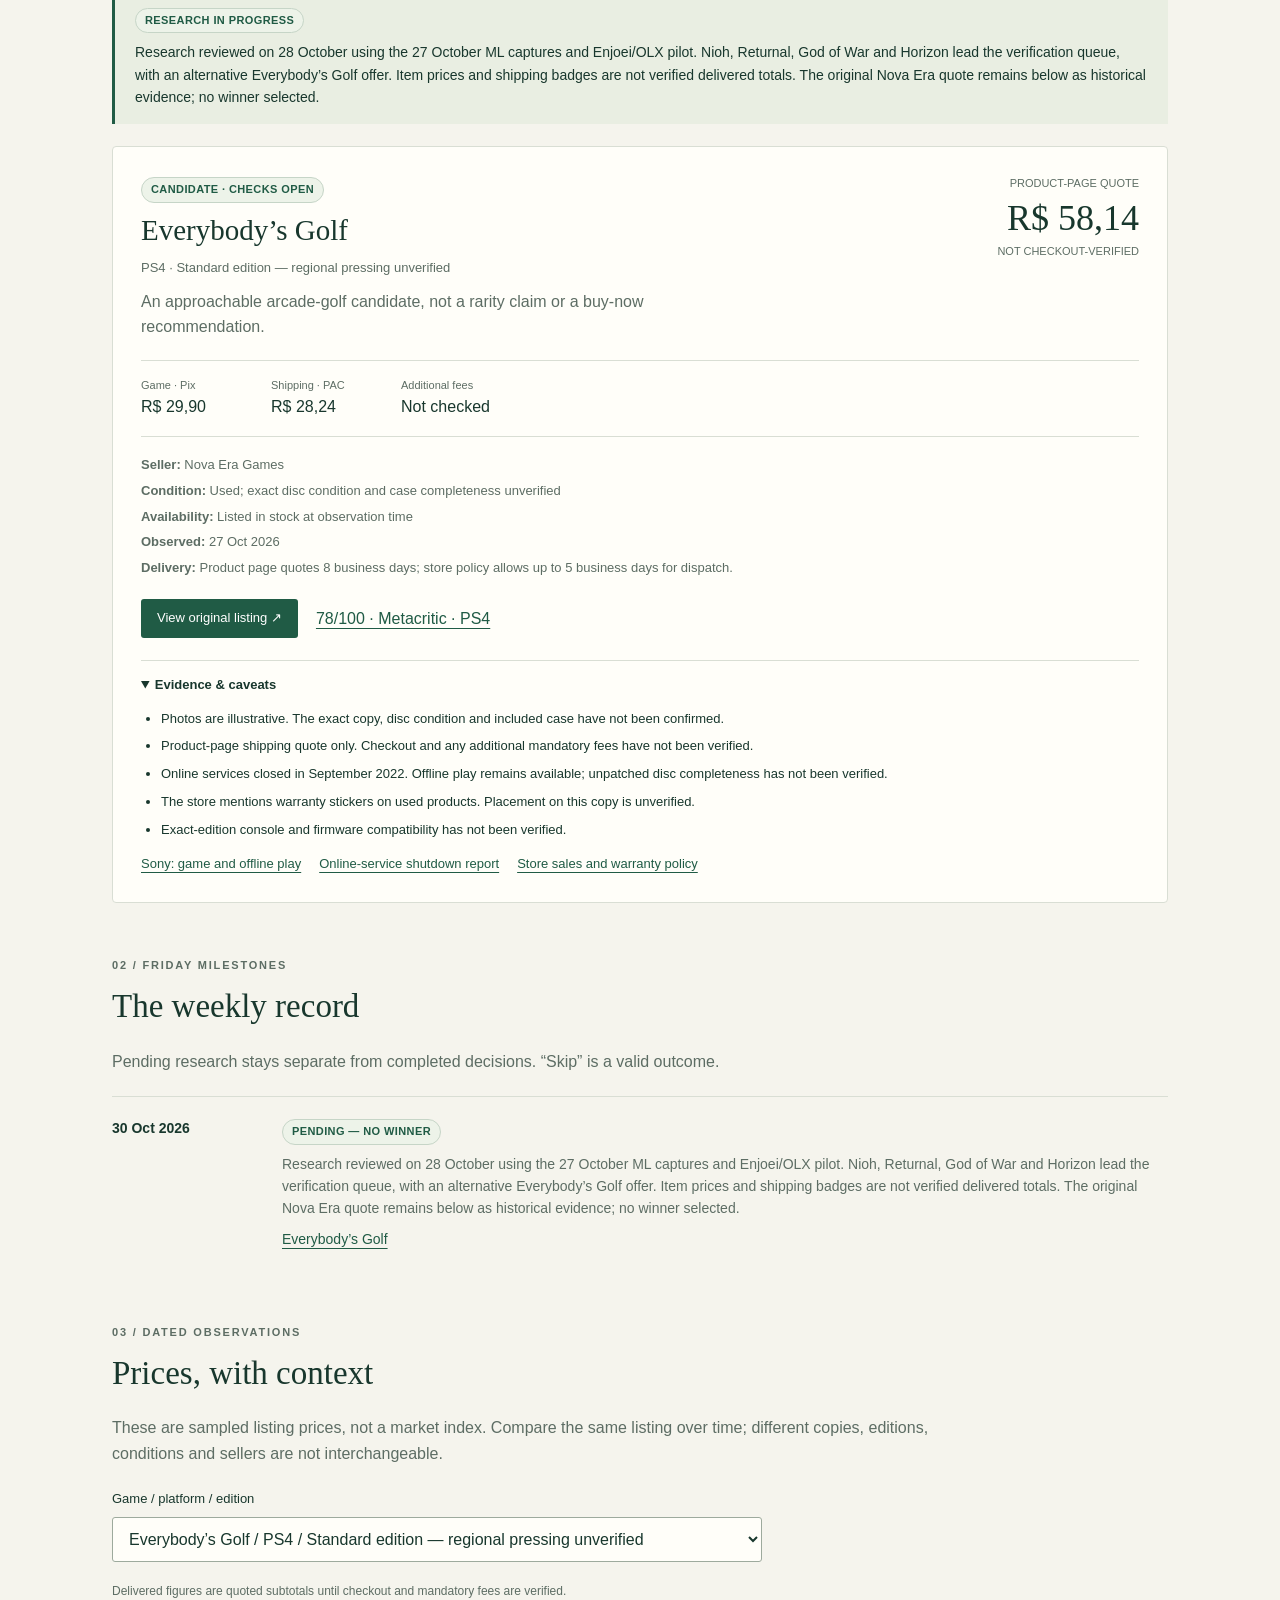
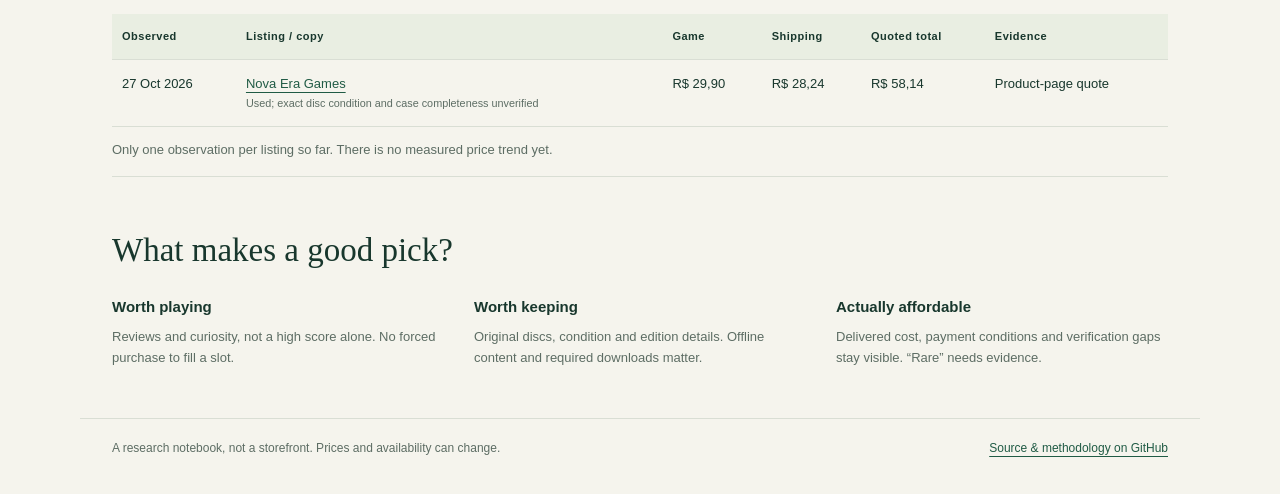
==== commit 7731b29c: "Keep published research JSON and renderer fresh: index.html" ====
--- a/index.html
+++ b/index.html
@@ -6,7 +6,7 @@
 <meta name="description" content="A small, evidence-first research log of used physical PlayStation game deals in Brazil. One weekly pick, or a week worth skipping.">
 <title>Game Weekly Deals · physical games, patient collecting</title>
 <link rel="stylesheet" href="style.css">
-<script src="app.js" defer></script>
+<script src="app.js?v=2026-10-28-2" defer></script>
 </head>
 <body>
 <a class="skip-link" href="#main">Skip to research</a>
